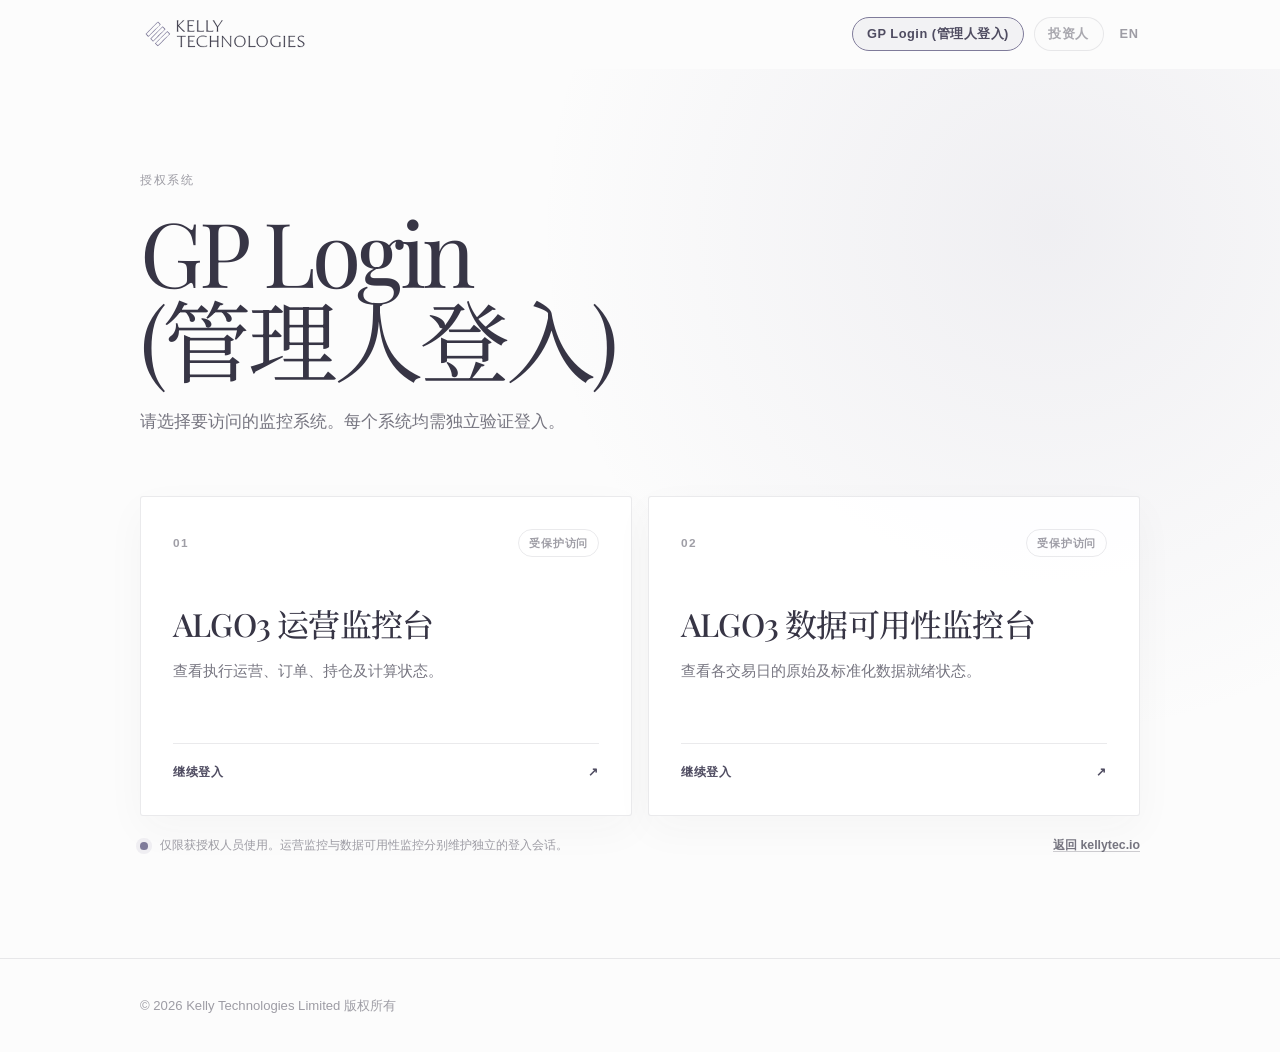
==== gp/index.html @ b258453e "Add GP Login landing page" ====
<!doctype html>
<html lang="en">
<head>
  <meta charset="utf-8" />
  <meta name="viewport" content="width=device-width, initial-scale=1, viewport-fit=cover" />
  <title>GP Login | Kelly Technologies</title>
  <meta name="description" content="Authorized access to Kelly Technologies monitoring systems." />
<meta name="robots" content="noindex, nofollow" />
  <meta name="theme-color" content="#fcfcfc" />

  <link rel="icon" type="image/svg+xml" href="../assets/favicon.svg" />

  <link rel="preconnect" href="https://fonts.googleapis.com" />
  <link rel="preconnect" href="https://fonts.gstatic.com" crossorigin />

  <link href="https://fonts.googleapis.com/css2?family=Playfair+Display:wght@400..700&family=Noto+Serif+SC:wght@400;600;700;900&display=swap" rel="stylesheet" />

  <link rel="stylesheet" href="../assets/styles.css" />
</head>
<body>
  <header class="site-header" id="top">
    <div class="container nav">
      <a class="brand" href="/" aria-label="Kelly Technologies">
        <img src="../assets/logo.svg" alt="Kelly Technologies" class="brand-logo" />
      </a>
      <a class="login-button gp-login is-current"
         href="/gp/"
         data-en="GP Login (管理人登入)"
         data-zh="GP Login (管理人登入)">GP Login (管理人登入)</a>
      <a class="login-button lp-login is-placeholder"
         href="#"
         aria-disabled="true"
         data-en="LP"
         data-zh="投资人">投资人</a>
      <button type="button" class="lang-toggle" data-lang-toggle aria-label="Switch to English">EN</button>
    </div>
  </header>

  <main class="gp-page" data-page="gp-login">
    <section class="gp-access" data-tab="access" aria-labelledby="gp-page-title">
  <div class="container gp-access-inner">
    <header class="gp-intro" data-card="intro">
  <p class="section-eyebrow"
     data-cell="eyebrow"
     data-en="Authorized systems"
     data-zh="授权系统">授权系统</p>
  <h1 class="gp-title"
      id="gp-page-title"
      data-cell="title"
      data-en="GP Login <span class='gp-title-zh'>(管理人登入)</span>"
      data-zh="GP Login <span class='gp-title-zh'>(管理人登入)</span>">
    GP Login <span class="gp-title-zh">(管理人登入)</span>
  </h1>
  <p class="gp-lede"
     data-cell="description"
     data-en="Select a monitoring system. Each destination requires its own authenticated session."
     data-zh="请选择要访问的监控系统。每个系统均需独立验证登入。">
    请选择要访问的监控系统。每个系统均需独立验证登入。
  </p>
</header>

    <div class="gp-system-grid" aria-label="Monitoring systems">
      <a class="gp-system-card"
   data-card="operations"
   href="https://monitor.kellytec.io/algo3/operations/login?next=%2Falgo3%2Foperations"
   aria-label="Open ALGO3 Operations Monitor login">
  <div class="gp-system-card-head">
    <span class="gp-system-index" data-cell="index">01</span>
    <span class="gp-access-badge"
          data-cell="access"
          data-en="Protected access"
          data-zh="受保护访问">受保护访问</span>
  </div>
  <h2 class="gp-system-title"
      data-cell="title"
      data-en="ALGO3 Operations Monitor"
      data-zh="ALGO3 运营监控台">ALGO3 运营监控台</h2>
  <p class="gp-system-description"
     data-cell="description"
     data-en="Execution operations, orders, positions and compute state."
     data-zh="查看执行运营、订单、持仓及计算状态。">
    查看执行运营、订单、持仓及计算状态。
  </p>
  <span class="gp-system-action" data-cell="action">
    <span data-en="Continue to login" data-zh="继续登入">继续登入</span>
    <span aria-hidden="true">↗</span>
  </span>
</a>

      <a class="gp-system-card"
   data-card="data-availability"
   href="https://monitor.kellytec.io/algo3/data-availability/login?next=%2Falgo3%2Fdata-availability"
   aria-label="Open ALGO3 Data Availability Monitor login">
  <div class="gp-system-card-head">
    <span class="gp-system-index" data-cell="index">02</span>
    <span class="gp-access-badge"
          data-cell="access"
          data-en="Protected access"
          data-zh="受保护访问">受保护访问</span>
  </div>
  <h2 class="gp-system-title"
      data-cell="title"
      data-en="ALGO3 Data Availability Monitor"
      data-zh="ALGO3 数据可用性监控台">ALGO3 数据可用性监控台</h2>
  <p class="gp-system-description"
     data-cell="description"
     data-en="Raw and standardized data readiness across trading sessions."
     data-zh="查看各交易日的原始及标准化数据就绪状态。">
    查看各交易日的原始及标准化数据就绪状态。
  </p>
  <span class="gp-system-action" data-cell="action">
    <span data-en="Continue to login" data-zh="继续登入">继续登入</span>
    <span aria-hidden="true">↗</span>
  </span>
</a>
    </div>

    <aside class="gp-security-note" data-card="security-note" aria-label="Access notice">
  <span class="gp-security-mark" data-cell="mark" aria-hidden="true"></span>
  <p data-cell="notice"
     data-en="Authorized personnel only. Operations and Data Availability maintain independent authenticated sessions."
     data-zh="仅限获授权人员使用。运营监控与数据可用性监控分别维护独立的登入会话。">
    仅限获授权人员使用。运营监控与数据可用性监控分别维护独立的登入会话。
  </p>
  <a class="gp-return-link"
     data-cell="return"
     href="/"
     data-en="Return to kellytec.io"
     data-zh="返回 kellytec.io">返回 kellytec.io</a>
</aside>
  </div>
</section>
  </main>

  <footer class="site-footer">
    <div class="container">
      <p class="footer-disclaimer"
         data-en='© <span id="year">2026</span> Kelly Technologies Limited. All rights reserved.'
         data-zh='© <span id="year">2026</span> Kelly Technologies Limited 版权所有'>
        © <span id="year">2026</span> Kelly Technologies Limited. All rights reserved.
      </p>
    </div>
  </footer>

  <script src="../assets/scripts/page_reveal.js" defer></script>
  <script src="../assets/scripts/language.js" defer></script>
  <script src="../assets/scripts/header_scroll.js" defer></script>
</body>
</html>
---- assets/styles.css ----
/* =========================================================================
   Kelly Technologies - Site Styles
   Palette (Brandmark): #FCFCFC . #373545 . #7F7B9A . #67647E . #4F4C61
   ========================================================================= */

:root {
  --bg:           #FCFCFC;
  --paper:        #FFFFFF;

  --ink:          #373545;
  --ink-soft:     rgba(55,53,69,.68);
  --ink-muted:    rgba(55,53,69,.48);

  --line:         rgba(55,53,69,.10);
  --line-strong:  rgba(55,53,69,.24);

  --accent:       #7F7B9A;
  --accent-soft:  #9A97B4;
  --accent-deep:  #4F4C61;
  --accent-ink:   #FCFCFC;

  --font-serif: "Playfair Display", "Noto Serif SC", "Iowan Old Style", Georgia, serif;
  --font-sans:  Arial, Helvetica, sans-serif;
  --font-mono:  Arial, Helvetica, sans-serif;

  --container: 1080px;
  --pad: clamp(1.25rem, 4vw, 2.5rem);

  --ease: cubic-bezier(.2,.7,.2,1);
}

/* Base */
* { box-sizing: border-box; }
html {
  min-height: 100%;
  background: var(--bg);
  scroll-behavior: smooth;
  -webkit-text-size-adjust: 100%;
}
body {
  margin: 0;
  min-height: 100vh;
  background: var(--bg);
  color: var(--ink);
  font-family: var(--font-sans);
  font-size: 16px;
  line-height: 1.6;
  font-feature-settings: "ss01", "cv11";
  -webkit-font-smoothing: antialiased;
  text-rendering: optimizeLegibility;
  display: flex;
  flex-direction: column;
  opacity: 0;
  transition: opacity .35s var(--ease);
}
@supports (min-height: 100dvh) {
  body { min-height: 100dvh; }
}
body.loaded { opacity: 1; }
main {
  background: var(--bg);
  flex: 1 0 auto;
}
a { color: inherit; text-decoration: none; }
a:hover { color: var(--accent); }
img, svg { display: block; max-width: 100%; }
.nb { white-space: nowrap; }
.mobile-br { display: none; }

.container {
  width: 100%;
  max-width: var(--container);
  margin: 0 auto;
  padding-left: var(--pad);
  padding-right: var(--pad);
}

/* Sections */
.section {
  padding: clamp(3.5rem, 8vw, 6rem) 0;
  border-top: 1px solid var(--line);
}
.section-eyebrow {
  font-family: var(--font-mono);
  font-size: .72rem;
  letter-spacing: .14em;
  text-transform: uppercase;
  color: var(--ink-muted);
  margin: 0 0 1.5rem;
}
.section-title {
  font-family: var(--font-serif);
  font-weight: 350;
  font-size: clamp(1.5rem, 3vw, 2.25rem);
  line-height: 1.25;
  letter-spacing: -.015em;
  margin: 0;
  max-width: 32ch;
  color: var(--ink);
  text-wrap: balance;
}

@media (max-width: 560px) {
  .section {
    padding: 2.75rem 0;
  }
  .section-eyebrow {
    margin-bottom: 1.15rem;
  }
}

/* Header */
.site-header {
  position: sticky;
  top: 0;
  z-index: 50;
  background: color-mix(in oklab, #FCFCFC 82%, transparent);
  backdrop-filter: saturate(140%) blur(14px);
  -webkit-backdrop-filter: saturate(140%) blur(14px);
  border-bottom: 1px solid transparent;
  transition: border-color .25s var(--ease);
  color: var(--ink);
}
.site-header.scrolled { border-bottom-color: var(--line); }

.nav {
  display: flex;
  align-items: center;
  height: 68px;
}
.brand { display: inline-flex; align-items: center; flex: 0 0 auto; color: var(--ink); }
.brand-logo { display: block; height: 30px; width: auto; }
.login-button {
  display: inline-flex;
  align-items: center;
  justify-content: center;
  min-height: 34px;
  border: 1px solid var(--line);
  border-radius: 999px;
  padding: .35rem .86rem;
  color: var(--ink-muted);
  background: rgba(252,252,252,.58);
  font-family: var(--font-sans);
  font-size: .8rem;
  font-weight: 700;
  line-height: 1.15;
  letter-spacing: .04em;
  white-space: nowrap;
  transition: color .18s var(--ease), border-color .18s var(--ease), background-color .18s var(--ease);
}
.gp-login {
  margin-left: auto;
}
.lp-login {
  margin-left: .62rem;
}
.login-button:hover {
  color: var(--accent-deep);
  border-color: var(--accent);
  background: rgba(127,123,154,.08);
}
.login-button.is-current {
  color: var(--accent-deep);
  border-color: var(--accent);
  background: rgba(127,123,154,.08);
}
.login-button.is-placeholder {
  color: rgba(55,53,69,.42);
  cursor: default;
  pointer-events: none;
}

/* Language toggle */
.lang-toggle {
  margin-left: .9rem;
  display: inline-flex;
  align-items: center;
  justify-content: center;
  min-height: 34px;
  min-width: auto;
  border: 0;
  border-radius: 0;
  padding: .35rem .1rem;
  background: transparent;
  color: var(--ink-muted);
  font-family: var(--font-sans);
  font-size: .8rem;
  font-weight: 700;
  line-height: 1.15;
  letter-spacing: .04em;
  white-space: nowrap;
  cursor: pointer;
  text-decoration: none;
  text-underline-offset: .18em;
  transition: color .18s var(--ease), text-decoration-color .18s var(--ease);
}
.lang-toggle:hover {
  color: var(--accent-deep);
  text-decoration: underline;
  text-decoration-color: color-mix(in oklab, var(--accent) 60%, transparent);
}
.lang-toggle:focus-visible {
  outline: 2px solid var(--accent);
  outline-offset: 4px;
}

/* Footer */
.site-footer {
  flex-shrink: 0;
  background: var(--bg);
  color: var(--ink-muted);
  padding: 2.25rem 0;
  border-top: 1px solid var(--line);
}
.footer-disclaimer {
  font-size: .82rem;
  line-height: 1.6;
  margin: 0;
  text-wrap: pretty;
}

@media (max-width: 560px) {
  .nav {
    gap: .5rem;
  }
  .login-button {
    min-height: 31px;
    padding: .28rem .58rem;
    font-size: .72rem;
    letter-spacing: 0;
  }
  .gp-login {
    margin-left: auto;
  }
  .lp-login {
    display: none;
  }
  .lang-toggle {
    margin-left: 0;
    min-height: 31px;
    min-width: auto;
    padding: .28rem .1rem;
    font-size: .72rem;
    letter-spacing: 0;
  }
  .mobile-br { display: block; }
  .site-footer {
    padding: 1.75rem 0 calc(1.75rem + env(safe-area-inset-bottom));
  }
}

@media (max-width: 400px) {
  .brand {
    width: 30px;
    overflow: hidden;
  }
  .brand-logo {
    width: auto;
    max-width: none;
  }
}

/* Hero */
.hero {
  position: relative;
  min-height: 80vh;
  overflow: hidden;
  background: var(--ink);
  color: #FFFFFF;
  display: flex;
  flex-direction: column;
  justify-content: flex-end;
  padding: clamp(5rem, 10vw, 7rem) 0 clamp(2.5rem, 5vw, 4rem);
}
@supports (min-height: 80svh) {
  .hero { min-height: 80svh; }
}
.hero::before,
.hero::after {
  content: "";
  position: absolute;
  pointer-events: none;
}
.hero::before {
  inset: -20px;
  background: url('hero-bg.jpg') center/cover no-repeat;
  filter: blur(1px) brightness(.65);
  opacity: 1;
  z-index: 0;
}
.hero::after {
  inset: 0;
  background: linear-gradient(
    180deg,
    rgba(20,18,30,0) 30%,
    rgba(20,18,30,.45) 75%,
    rgba(20,18,30,.70) 100%
  );
  z-index: 1;
}
.hero-grain {
  position: absolute;
  inset: 0;
  z-index: 2;
  pointer-events: none;
  background-image: url("data:image/svg+xml,%3Csvg xmlns='http://www.w3.org/2000/svg' width='240' height='240'%3E%3Cfilter id='n'%3E%3CfeTurbulence type='fractalNoise' baseFrequency='0.75' numOctaves='2' stitchTiles='stitch'/%3E%3CfeColorMatrix type='saturate' values='0'/%3E%3CfeComponentTransfer%3E%3CfeFuncR type='linear' slope='0.9' intercept='0.1'/%3E%3CfeFuncG type='linear' slope='0.9' intercept='0.1'/%3E%3CfeFuncB type='linear' slope='0.9' intercept='0.1'/%3E%3C/feComponentTransfer%3E%3C/filter%3E%3Crect width='100%25' height='100%25' filter='url(%23n)'/%3E%3C/svg%3E");
  background-size: 240px 240px;
  opacity: 1;
  mix-blend-mode: overlay;
}
.hero .container {
  position: relative;
  z-index: 3;
  width: 100%;
}
.hero-title {
  font-family: var(--font-serif);
  font-weight: 700;
  font-size: clamp(2.4rem, 4.8vw, 3.9rem);
  line-height: 1.45;
  letter-spacing: -.01em;
  margin: 0;
  max-width: 54ch;
  color: #FFFFFF;
  text-shadow: 0 1px 16px rgba(20,18,30,.35);
  text-wrap: balance;
}
.hero-title mark {
  background: var(--accent-deep);
  color: var(--accent-ink);
  padding: 0 .2em;
  text-shadow: none;
}
.hero-title + .hero-title {
  margin-top: .65em;
}

@media (max-width: 560px) {
  .hero-title {
    line-height: 1.48;
  }
}

/* Strategies - 2-column with vol surface */
.strategies-grid {
  display: grid;
  grid-template-columns: minmax(0, 1.2fr) minmax(0, 1fr);
  gap: clamp(2rem, 5vw, 4rem);
  align-items: center;
}
.strategies-grid .section-title { max-width: none; }
.strategies-viz { position: relative; }
.vol-surface {
  width: 100%;
  height: auto;
  display: block;
  max-width: 560px;
  margin: 0 auto;
  overflow: visible;
}
.vol-surface path {
  fill: none;
  stroke-linecap: round;
  stroke-linejoin: round;
}
.vol-surface .smile { stroke: var(--accent-deep); }
.vol-surface .rib   { stroke: var(--accent); }
.vol-surface .wall        { stroke: none; }
.vol-surface .wall-bottom { fill: var(--accent);      fill-opacity: .06; }
.vol-surface .wall-left   { fill: var(--accent-deep); fill-opacity: .10; }

@media (max-width: 860px) {
  .strategies-grid { grid-template-columns: 1fr; }
  .vol-surface { max-width: 460px; }
}

/* Team */
.team-grid {
  display: grid;
  grid-template-columns: repeat(auto-fit, minmax(260px, 1fr));
  gap: 1.25rem;
}
.team-card {
  background: var(--paper);
  border: 1px solid var(--line);
  border-radius: 16px;
  padding: 2rem 1.75rem;
  transition: transform .25s var(--ease), border-color .25s var(--ease);
}
.team-card:hover {
  transform: translateY(-3px);
  border-color: var(--accent);
}
.team-portrait {
  width: 56px; height: 56px;
  border-radius: 50%;
  background: linear-gradient(135deg, var(--accent), var(--accent-deep));
  color: var(--accent-ink);
  display: grid;
  place-items: center;
  font-family: var(--font-mono);
  font-weight: 500;
  letter-spacing: .03em;
  margin-bottom: 1.25rem;
}
.team-card h3 {
  font-family: var(--font-serif);
  font-weight: 700;
  font-size: 1.3rem;
  margin: 0;
  letter-spacing: -.01em;
  color: var(--ink);
}
.team-card .role {
  color: var(--accent);
  font-size: .88rem;
  font-weight: 500;
  margin: .25rem 0 1rem;
}
.bio {
  margin: 0;
  color: var(--ink-soft);
  font-size: .9rem;
  line-height: 1.55;
  text-wrap: balance;
}

@media (max-width: 560px) {
  #team.section {
    padding-bottom: 1.75rem;
  }
  .team-grid {
    gap: 1rem;
  }
  .team-card {
    border-radius: 12px;
    padding: 1.75rem 1.5rem;
  }
  .team-portrait {
    margin-bottom: 1rem;
  }
  .team-card .role {
    margin-bottom: .85rem;
  }
}

/* Contact */
.contact-address {
  font-size: 1rem;
  line-height: 1.75;
  color: var(--ink-soft);
  margin: 0 0 1.5rem;
  text-wrap: balance;
}
.contact-mail {
  display: inline-block;
  font-family: var(--font-serif);
  font-size: clamp(1.05rem, 1.6vw, 1.3rem);
  color: var(--ink);
  letter-spacing: -.01em;
  border-bottom: 1px solid var(--ink-muted);
  padding-bottom: .15rem;
  transition: color .2s var(--ease), border-color .2s var(--ease);
}
.contact-mail:hover {
  color: var(--accent);
  border-color: var(--accent);
}

@media (max-width: 560px) {
  #contact.section {
    padding-top: 2.25rem;
    padding-bottom: 3rem;
  }
  .contact-address {
    margin-bottom: 1.25rem;
  }
}

/* GP Login */
.gp-page {
  display: flex;
  flex-direction: column;
}

.gp-access {
  flex: 1 0 auto;
  display: flex;
  align-items: center;
  padding: clamp(4rem, 8vw, 7.5rem) 0;
  background:
    radial-gradient(circle at 82% 18%, rgba(127,123,154,.1), transparent 32rem),
    var(--bg);
}

.gp-access-inner {
  width: 100%;
  min-width: 0;
}

.gp-intro {
  max-width: 46rem;
  margin-bottom: clamp(2.25rem, 5vw, 3.75rem);
}

.gp-intro .section-eyebrow {
  margin-bottom: 1.1rem;
}

.gp-title {
  max-width: 14ch;
  margin: 0;
  color: var(--ink);
  font-family: var(--font-serif);
  font-size: clamp(2.8rem, 7vw, 5.6rem);
  font-weight: 400;
  letter-spacing: -.045em;
  line-height: .98;
  text-wrap: balance;
}

.gp-title-zh {
  white-space: nowrap;
}

.gp-lede {
  max-width: 38rem;
  margin: 1.5rem 0 0;
  color: var(--ink-soft);
  font-size: clamp(.98rem, 1.5vw, 1.08rem);
  line-height: 1.7;
  text-wrap: pretty;
}

.gp-system-grid {
  display: grid;
  grid-template-columns: repeat(2, minmax(0, 1fr));
  gap: 1rem;
}

.gp-system-card {
  min-height: 20rem;
  display: flex;
  flex-direction: column;
  padding: clamp(1.5rem, 3vw, 2rem);
  overflow: hidden;
  border: 1px solid var(--line);
  border-radius: 3px;
  background: color-mix(in oklab, var(--paper) 88%, transparent);
  box-shadow: 0 14px 42px rgba(55,53,69,.035);
  color: var(--ink);
  transition:
    border-color .22s var(--ease),
    box-shadow .22s var(--ease),
    transform .22s var(--ease);
}

.gp-system-card:hover {
  color: var(--ink);
  border-color: var(--line-strong);
  box-shadow: 0 20px 52px rgba(55,53,69,.08);
  transform: translateY(-3px);
}

.gp-system-card:focus-visible {
  outline: 2px solid var(--accent);
  outline-offset: 4px;
}

.gp-system-card-head {
  display: flex;
  align-items: center;
  justify-content: space-between;
  gap: 1rem;
  margin-bottom: 3rem;
}

.gp-system-index {
  color: var(--ink-muted);
  font-family: var(--font-mono);
  font-size: .74rem;
  font-weight: 700;
  letter-spacing: .12em;
}

.gp-access-badge {
  display: inline-flex;
  align-items: center;
  min-height: 1.75rem;
  padding: .26rem .62rem;
  border: 1px solid var(--line);
  border-radius: 999px;
  color: var(--ink-muted);
  font-family: var(--font-sans);
  font-size: .68rem;
  font-weight: 700;
  letter-spacing: .07em;
  line-height: 1;
  text-transform: uppercase;
}

.gp-system-title {
  max-width: 18ch;
  margin: 0;
  color: var(--ink);
  font-family: var(--font-serif);
  font-size: clamp(1.5rem, 2.6vw, 2rem);
  font-weight: 500;
  letter-spacing: -.025em;
  line-height: 1.18;
  text-wrap: balance;
}

.gp-system-description {
  max-width: 34rem;
  margin: 1rem 0 2.5rem;
  color: var(--ink-soft);
  font-size: .92rem;
  line-height: 1.65;
  text-wrap: pretty;
}

.gp-system-action {
  display: flex;
  align-items: center;
  justify-content: space-between;
  gap: 1rem;
  margin-top: auto;
  padding-top: 1.2rem;
  border-top: 1px solid var(--line);
  color: var(--accent-deep);
  font-size: .78rem;
  font-weight: 700;
  letter-spacing: .05em;
  text-transform: uppercase;
}

.gp-security-note {
  display: grid;
  grid-template-columns: auto minmax(0, 1fr) auto;
  align-items: center;
  gap: .8rem;
  margin-top: 1.25rem;
  color: var(--ink-muted);
  font-size: .77rem;
  line-height: 1.55;
}

.gp-security-note p {
  margin: 0;
}

.gp-security-mark {
  width: .48rem;
  height: .48rem;
  border-radius: 50%;
  background: var(--accent);
  box-shadow: 0 0 0 4px rgba(127,123,154,.1);
}

.gp-return-link {
  color: var(--ink-soft);
  font-weight: 700;
  text-decoration: underline;
  text-decoration-color: var(--line-strong);
  text-underline-offset: .2em;
}

@media (max-width: 720px) {
  .gp-access {
    align-items: flex-start;
    padding: 3.5rem 0 4.5rem;
  }

  .gp-title {
    font-size: clamp(2.6rem, 14vw, 4.2rem);
  }

  .gp-title-zh {
    display: block;
  }

  .gp-system-grid {
    grid-template-columns: minmax(0, 1fr);
  }

  .gp-system-card {
    min-width: 0;
    min-height: 17rem;
  }

  .gp-system-title,
  .gp-system-description {
    overflow-wrap: anywhere;
  }

  .gp-system-card-head {
    margin-bottom: 2.25rem;
  }

  .gp-security-note {
    grid-template-columns: auto minmax(0, 1fr);
    align-items: start;
  }

  .gp-return-link {
    grid-column: 2;
  }
}

@media (prefers-reduced-motion: reduce) {
  .gp-system-card {
    transition: none;
  }

  .gp-system-card:hover {
    transform: none;
  }
}

/* Reveal-on-scroll */
.reveal {
  opacity: 0;
  transform: translateY(14px);
  transition: opacity .7s var(--ease), transform .7s var(--ease);
}
.reveal.in { opacity: 1; transform: none; }
@media (prefers-reduced-motion: reduce) {
  .reveal { opacity: 1; transform: none; transition: none; }
  html { scroll-behavior: auto; }
}

/* Selection */
::selection {
  background: var(--accent-deep);
  color: var(--accent-ink);
}
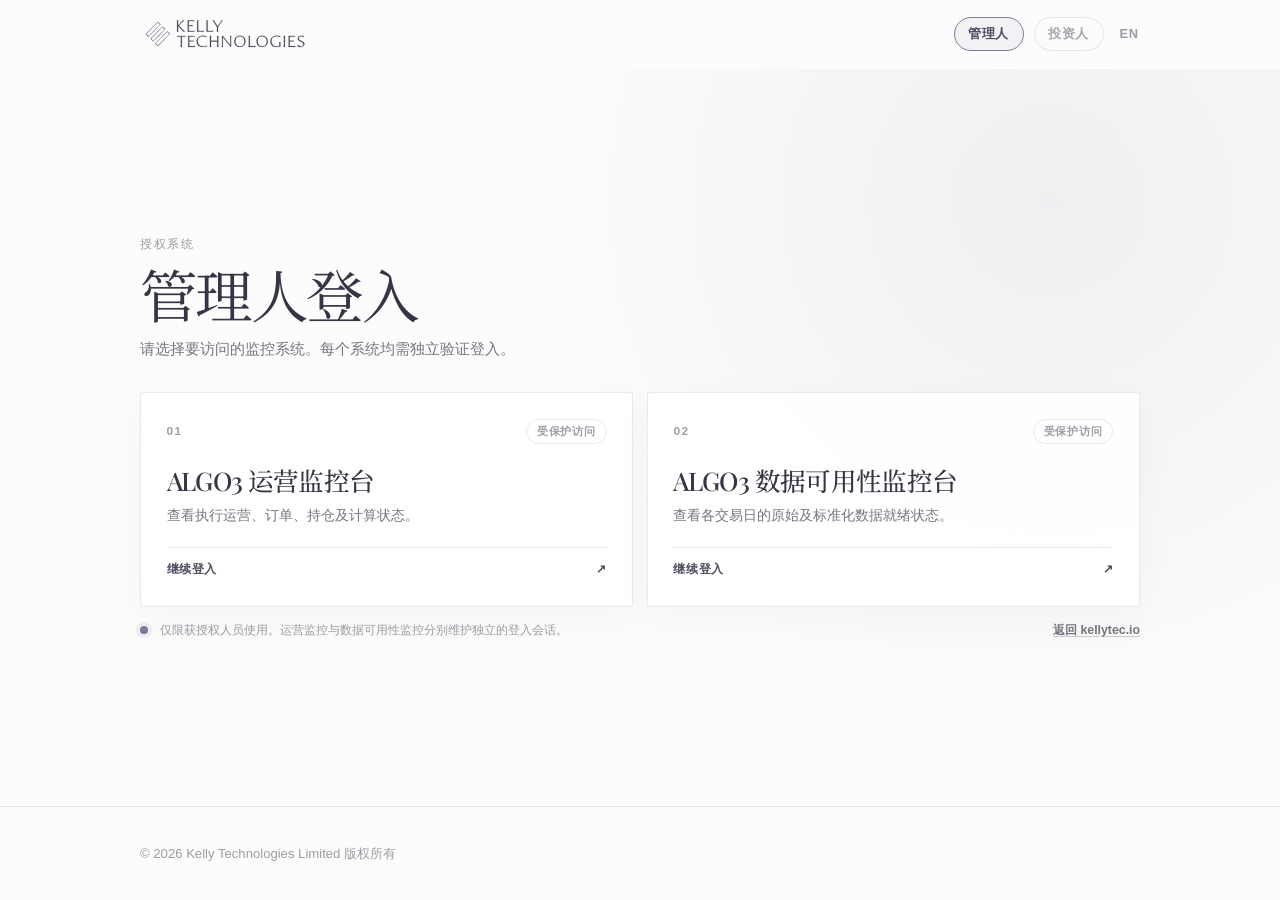
==== commit 9e42ad81: "Refine GP landing page" ====
--- a/gp/index.html
+++ b/gp/index.html
@@ -3,7 +3,7 @@
 <head>
   <meta charset="utf-8" />
   <meta name="viewport" content="width=device-width, initial-scale=1, viewport-fit=cover" />
-  <title>GP Login | Kelly Technologies</title>
+  <title>管理人登入 | Kelly Technologies</title>
   <meta name="description" content="Authorized access to Kelly Technologies monitoring systems." />
 <meta name="robots" content="noindex, nofollow" />
   <meta name="theme-color" content="#fcfcfc" />
@@ -17,7 +17,8 @@
 
   <link rel="stylesheet" href="../assets/styles.css" />
 </head>
-<body>
+<body data-title-en="GP Login | Kelly Technologies"
+      data-title-zh="管理人登入 | Kelly Technologies">
   <header class="site-header" id="top">
     <div class="container nav">
       <a class="brand" href="/" aria-label="Kelly Technologies">
@@ -25,8 +26,8 @@
       </a>
       <a class="login-button gp-login is-current"
          href="/gp/"
-         data-en="GP Login (管理人登入)"
-         data-zh="GP Login (管理人登入)">GP Login (管理人登入)</a>
+         data-en="GP"
+         data-zh="管理人">管理人</a>
       <a class="login-button lp-login is-placeholder"
          href="#"
          aria-disabled="true"
@@ -47,10 +48,8 @@
   <h1 class="gp-title"
       id="gp-page-title"
       data-cell="title"
-      data-en="GP Login <span class='gp-title-zh'>(管理人登入)</span>"
-      data-zh="GP Login <span class='gp-title-zh'>(管理人登入)</span>">
-    GP Login <span class="gp-title-zh">(管理人登入)</span>
-  </h1>
+      data-en="GP Login"
+      data-zh="管理人登入">管理人登入</h1>
   <p class="gp-lede"
      data-cell="description"
      data-en="Select a monitoring system. Each destination requires its own authenticated session."
--- a/assets/styles.css
+++ b/assets/styles.css
@@ -233,7 +233,7 @@
     margin-left: auto;
   }
   .lp-login {
-    display: none;
+    margin-left: 0;
   }
   .lang-toggle {
     margin-left: 0;
@@ -246,17 +246,6 @@
   .mobile-br { display: block; }
   .site-footer {
     padding: 1.75rem 0 calc(1.75rem + env(safe-area-inset-bottom));
-  }
-}
-
-@media (max-width: 400px) {
-  .brand {
-    width: 30px;
-    overflow: hidden;
-  }
-  .brand-logo {
-    width: auto;
-    max-width: none;
   }
 }
 
@@ -487,7 +476,7 @@
   flex: 1 0 auto;
   display: flex;
   align-items: center;
-  padding: clamp(4rem, 8vw, 7.5rem) 0;
+  padding: clamp(2rem, 3.5vw, 3rem) 0;
   background:
     radial-gradient(circle at 82% 18%, rgba(127,123,154,.1), transparent 32rem),
     var(--bg);
@@ -500,49 +489,45 @@
 
 .gp-intro {
   max-width: 46rem;
-  margin-bottom: clamp(2.25rem, 5vw, 3.75rem);
+  margin-bottom: clamp(1.5rem, 2.5vw, 2rem);
 }
 
 .gp-intro .section-eyebrow {
-  margin-bottom: 1.1rem;
+  margin-bottom: .7rem;
 }
 
 .gp-title {
-  max-width: 14ch;
+  max-width: 18ch;
   margin: 0;
   color: var(--ink);
   font-family: var(--font-serif);
-  font-size: clamp(2.8rem, 7vw, 5.6rem);
+  font-size: clamp(2.5rem, 4.5vw, 3.8rem);
   font-weight: 400;
   letter-spacing: -.045em;
-  line-height: .98;
+  line-height: 1.02;
   text-wrap: balance;
-}
-
-.gp-title-zh {
-  white-space: nowrap;
 }
 
 .gp-lede {
   max-width: 38rem;
-  margin: 1.5rem 0 0;
+  margin: .8rem 0 0;
   color: var(--ink-soft);
-  font-size: clamp(.98rem, 1.5vw, 1.08rem);
-  line-height: 1.7;
+  font-size: clamp(.9rem, 1.2vw, 1rem);
+  line-height: 1.55;
   text-wrap: pretty;
 }
 
 .gp-system-grid {
   display: grid;
   grid-template-columns: repeat(2, minmax(0, 1fr));
-  gap: 1rem;
+  gap: .85rem;
 }
 
 .gp-system-card {
-  min-height: 20rem;
+  min-height: 13rem;
   display: flex;
   flex-direction: column;
-  padding: clamp(1.5rem, 3vw, 2rem);
+  padding: clamp(1.25rem, 2.2vw, 1.6rem);
   overflow: hidden;
   border: 1px solid var(--line);
   border-radius: 3px;
@@ -572,7 +557,7 @@
   align-items: center;
   justify-content: space-between;
   gap: 1rem;
-  margin-bottom: 3rem;
+  margin-bottom: 1.35rem;
 }
 
 .gp-system-index {
@@ -586,7 +571,7 @@
 .gp-access-badge {
   display: inline-flex;
   align-items: center;
-  min-height: 1.75rem;
+  min-height: 1.55rem;
   padding: .26rem .62rem;
   border: 1px solid var(--line);
   border-radius: 999px;
@@ -604,7 +589,7 @@
   margin: 0;
   color: var(--ink);
   font-family: var(--font-serif);
-  font-size: clamp(1.5rem, 2.6vw, 2rem);
+  font-size: clamp(1.3rem, 2vw, 1.65rem);
   font-weight: 500;
   letter-spacing: -.025em;
   line-height: 1.18;
@@ -613,10 +598,10 @@
 
 .gp-system-description {
   max-width: 34rem;
-  margin: 1rem 0 2.5rem;
+  margin: .65rem 0 1.25rem;
   color: var(--ink-soft);
-  font-size: .92rem;
-  line-height: 1.65;
+  font-size: .86rem;
+  line-height: 1.5;
   text-wrap: pretty;
 }
 
@@ -626,7 +611,7 @@
   justify-content: space-between;
   gap: 1rem;
   margin-top: auto;
-  padding-top: 1.2rem;
+  padding-top: .8rem;
   border-top: 1px solid var(--line);
   color: var(--accent-deep);
   font-size: .78rem;
@@ -640,7 +625,7 @@
   grid-template-columns: auto minmax(0, 1fr) auto;
   align-items: center;
   gap: .8rem;
-  margin-top: 1.25rem;
+  margin-top: .85rem;
   color: var(--ink-muted);
   font-size: .77rem;
   line-height: 1.55;
@@ -669,15 +654,11 @@
 @media (max-width: 720px) {
   .gp-access {
     align-items: flex-start;
-    padding: 3.5rem 0 4.5rem;
+    padding: 2.5rem 0 3rem;
   }
 
   .gp-title {
-    font-size: clamp(2.6rem, 14vw, 4.2rem);
-  }
-
-  .gp-title-zh {
-    display: block;
+    font-size: clamp(2.4rem, 12vw, 3.4rem);
   }
 
   .gp-system-grid {
@@ -686,7 +667,7 @@
 
   .gp-system-card {
     min-width: 0;
-    min-height: 17rem;
+    min-height: 13rem;
   }
 
   .gp-system-title,
@@ -695,7 +676,7 @@
   }
 
   .gp-system-card-head {
-    margin-bottom: 2.25rem;
+    margin-bottom: 1.35rem;
   }
 
   .gp-security-note {
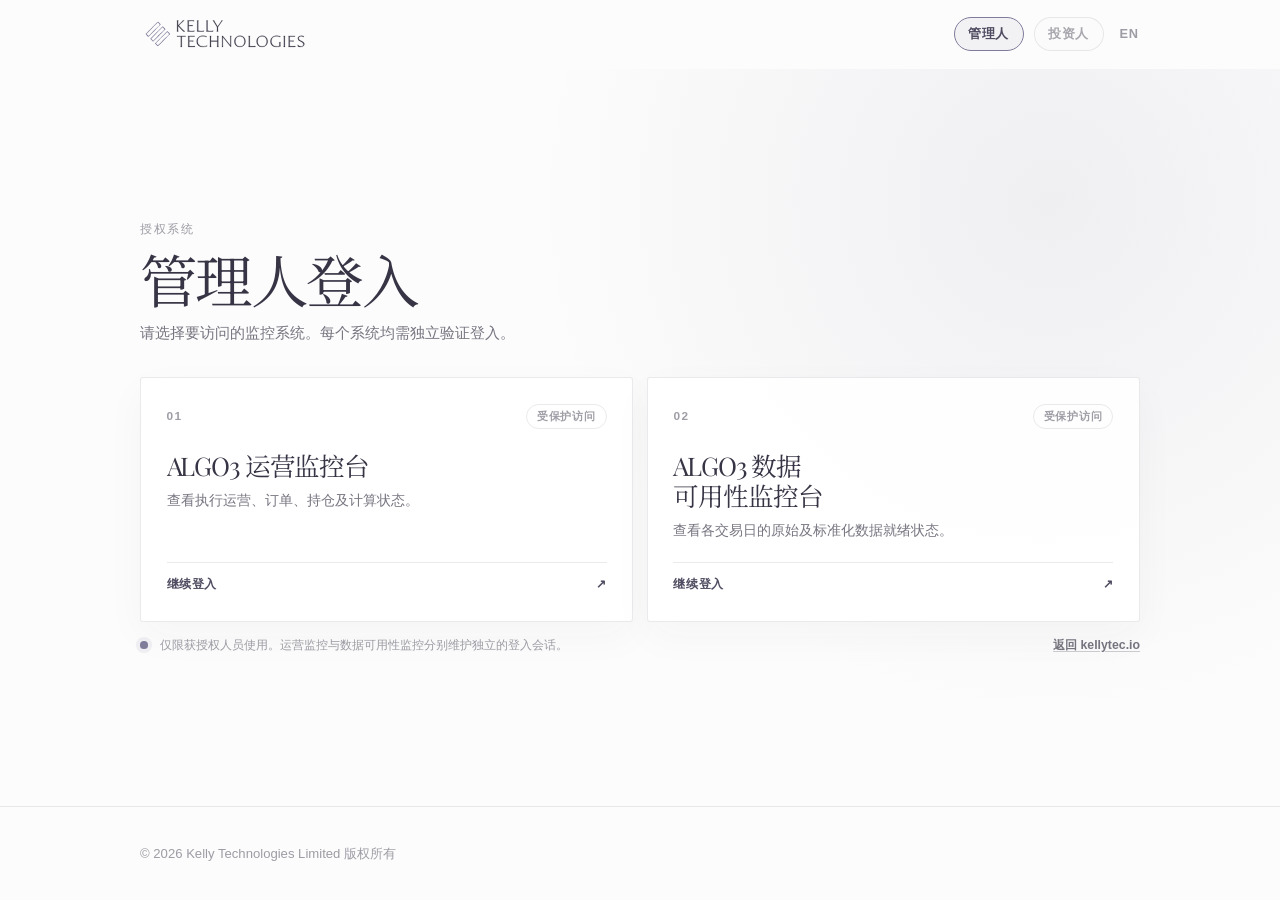
==== commit 175ab838: "Refine GP page typography and browser title" ====
--- a/gp/index.html
+++ b/gp/index.html
@@ -3,7 +3,7 @@
 <head>
   <meta charset="utf-8" />
   <meta name="viewport" content="width=device-width, initial-scale=1, viewport-fit=cover" />
-  <title>管理人登入 | Kelly Technologies</title>
+  <title>GP Login | Kelly Technologies</title>
   <meta name="description" content="Authorized access to Kelly Technologies monitoring systems." />
 <meta name="robots" content="noindex, nofollow" />
   <meta name="theme-color" content="#fcfcfc" />
@@ -17,8 +17,7 @@
 
   <link rel="stylesheet" href="../assets/styles.css" />
 </head>
-<body data-title-en="GP Login | Kelly Technologies"
-      data-title-zh="管理人登入 | Kelly Technologies">
+<body>
   <header class="site-header" id="top">
     <div class="container nav">
       <a class="brand" href="/" aria-label="Kelly Technologies">
--- a/assets/styles.css
+++ b/assets/styles.css
@@ -590,8 +590,8 @@
   color: var(--ink);
   font-family: var(--font-serif);
   font-size: clamp(1.3rem, 2vw, 1.65rem);
-  font-weight: 500;
-  letter-spacing: -.025em;
+  font-weight: 400;
+  letter-spacing: -.045em;
   line-height: 1.18;
   text-wrap: balance;
 }
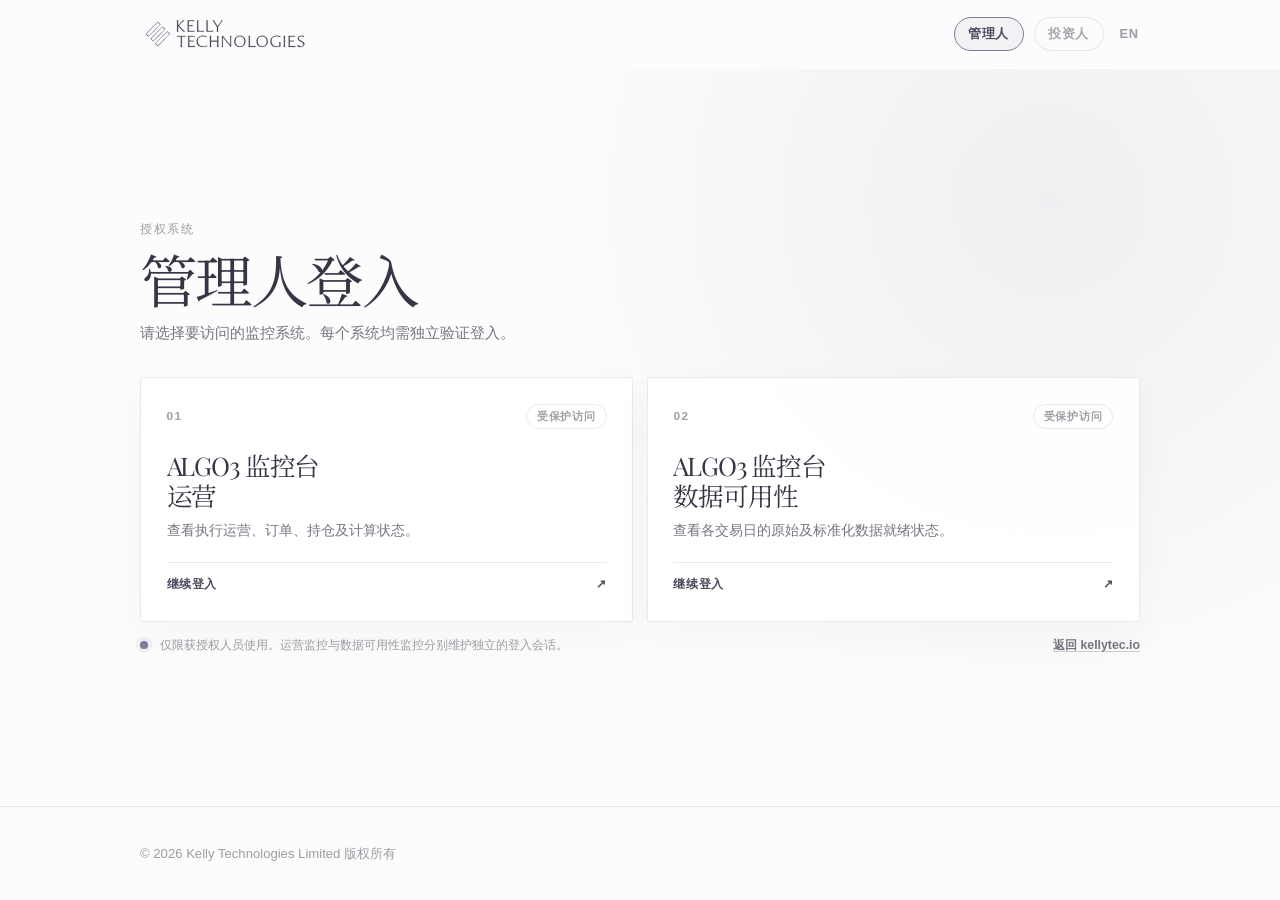
==== commit f5bcb766: "update GP monitor product hierarchy" ====
--- a/gp/index.html
+++ b/gp/index.html
@@ -61,7 +61,7 @@
       <a class="gp-system-card"
    data-card="operations"
    href="https://monitor.kellytec.io/algo3/operations/login?next=%2Falgo3%2Foperations"
-   aria-label="Open ALGO3 Operations Monitor login">
+   aria-label="Open ALGO3 Monitor Operations login">
   <div class="gp-system-card-head">
     <span class="gp-system-index" data-cell="index">01</span>
     <span class="gp-access-badge"
@@ -71,8 +71,8 @@
   </div>
   <h2 class="gp-system-title"
       data-cell="title"
-      data-en="ALGO3 Operations Monitor"
-      data-zh="ALGO3 运营监控台">ALGO3 运营监控台</h2>
+      data-en="ALGO3 Monitor<br>Operations"
+      data-zh="ALGO3 监控台<br>运营">ALGO3 监控台<br>运营</h2>
   <p class="gp-system-description"
      data-cell="description"
      data-en="Execution operations, orders, positions and compute state."
@@ -88,7 +88,7 @@
       <a class="gp-system-card"
    data-card="data-availability"
    href="https://monitor.kellytec.io/algo3/data-availability/login?next=%2Falgo3%2Fdata-availability"
-   aria-label="Open ALGO3 Data Availability Monitor login">
+   aria-label="Open ALGO3 Monitor Data Availability login">
   <div class="gp-system-card-head">
     <span class="gp-system-index" data-cell="index">02</span>
     <span class="gp-access-badge"
@@ -98,8 +98,8 @@
   </div>
   <h2 class="gp-system-title"
       data-cell="title"
-      data-en="ALGO3 Data Availability Monitor"
-      data-zh="ALGO3 数据可用性监控台">ALGO3 数据可用性监控台</h2>
+      data-en="ALGO3 Monitor<br>Data Availability"
+      data-zh="ALGO3 监控台<br>数据可用性">ALGO3 监控台<br>数据可用性</h2>
   <p class="gp-system-description"
      data-cell="description"
      data-en="Raw and standardized data readiness across trading sessions."
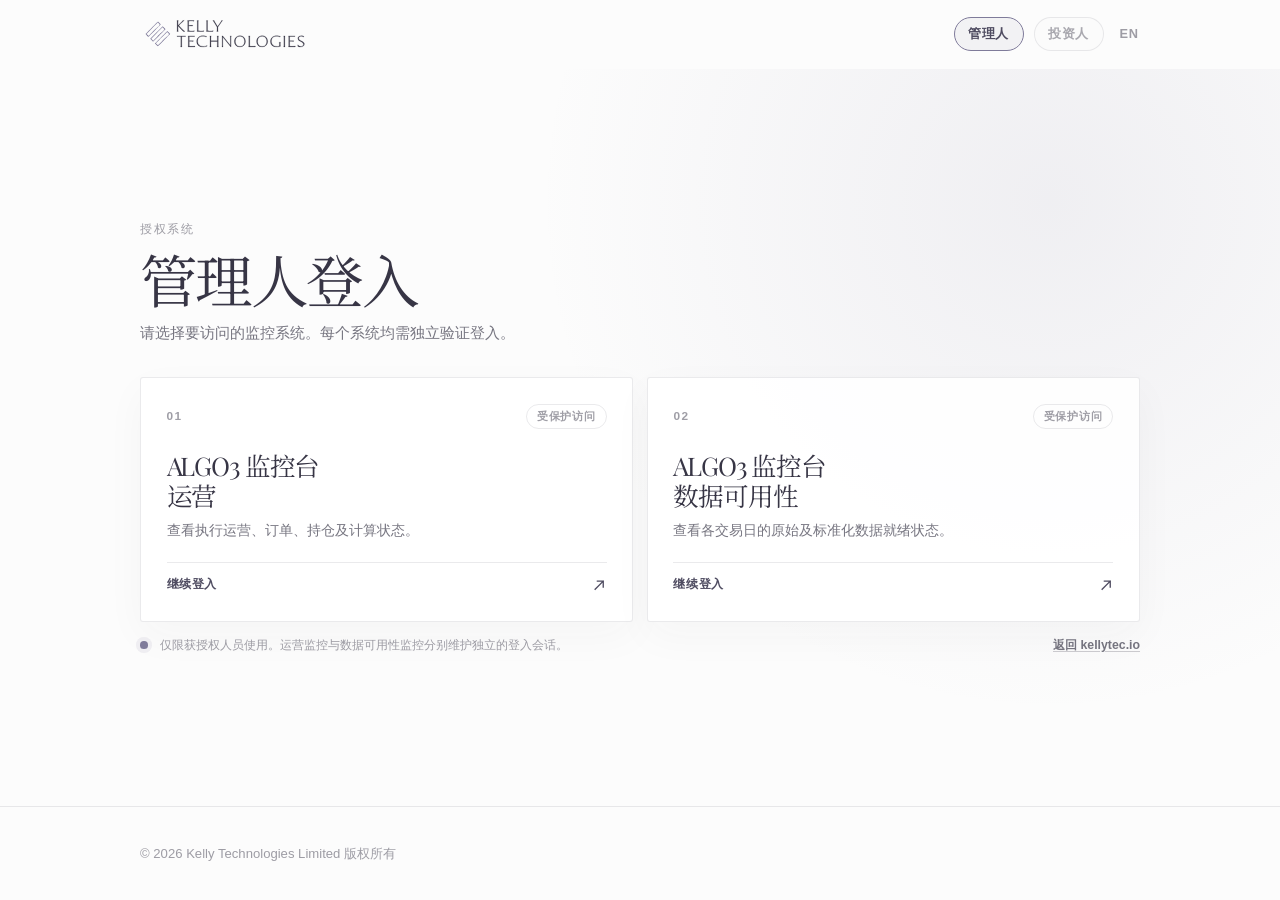
==== commit cb5b42fd: "fix GP mobile access indicators" ====
--- a/gp/index.html
+++ b/gp/index.html
@@ -81,7 +81,9 @@
   </p>
   <span class="gp-system-action" data-cell="action">
     <span data-en="Continue to login" data-zh="继续登入">继续登入</span>
-    <span aria-hidden="true">↗</span>
+    <svg class="gp-system-arrow" viewBox="0 0 16 16" aria-hidden="true" focusable="false">
+      <path d="M3.5 12.5 12.5 3.5M6 3.5h6.5V10" />
+    </svg>
   </span>
 </a>
 
@@ -108,7 +110,9 @@
   </p>
   <span class="gp-system-action" data-cell="action">
     <span data-en="Continue to login" data-zh="继续登入">继续登入</span>
-    <span aria-hidden="true">↗</span>
+    <svg class="gp-system-arrow" viewBox="0 0 16 16" aria-hidden="true" focusable="false">
+      <path d="M3.5 12.5 12.5 3.5M6 3.5h6.5V10" />
+    </svg>
   </span>
 </a>
     </div>
--- a/assets/styles.css
+++ b/assets/styles.css
@@ -620,6 +620,17 @@
   text-transform: uppercase;
 }
 
+.gp-system-arrow {
+  width: .9rem;
+  height: .9rem;
+  flex: 0 0 auto;
+  fill: none;
+  stroke: currentColor;
+  stroke-linecap: square;
+  stroke-linejoin: miter;
+  stroke-width: 1.5;
+}
+
 .gp-security-note {
   display: grid;
   grid-template-columns: auto minmax(0, 1fr) auto;
@@ -684,6 +695,10 @@
     align-items: start;
   }
 
+  .gp-security-mark {
+    margin-top: .36rem;
+  }
+
   .gp-return-link {
     grid-column: 2;
   }
